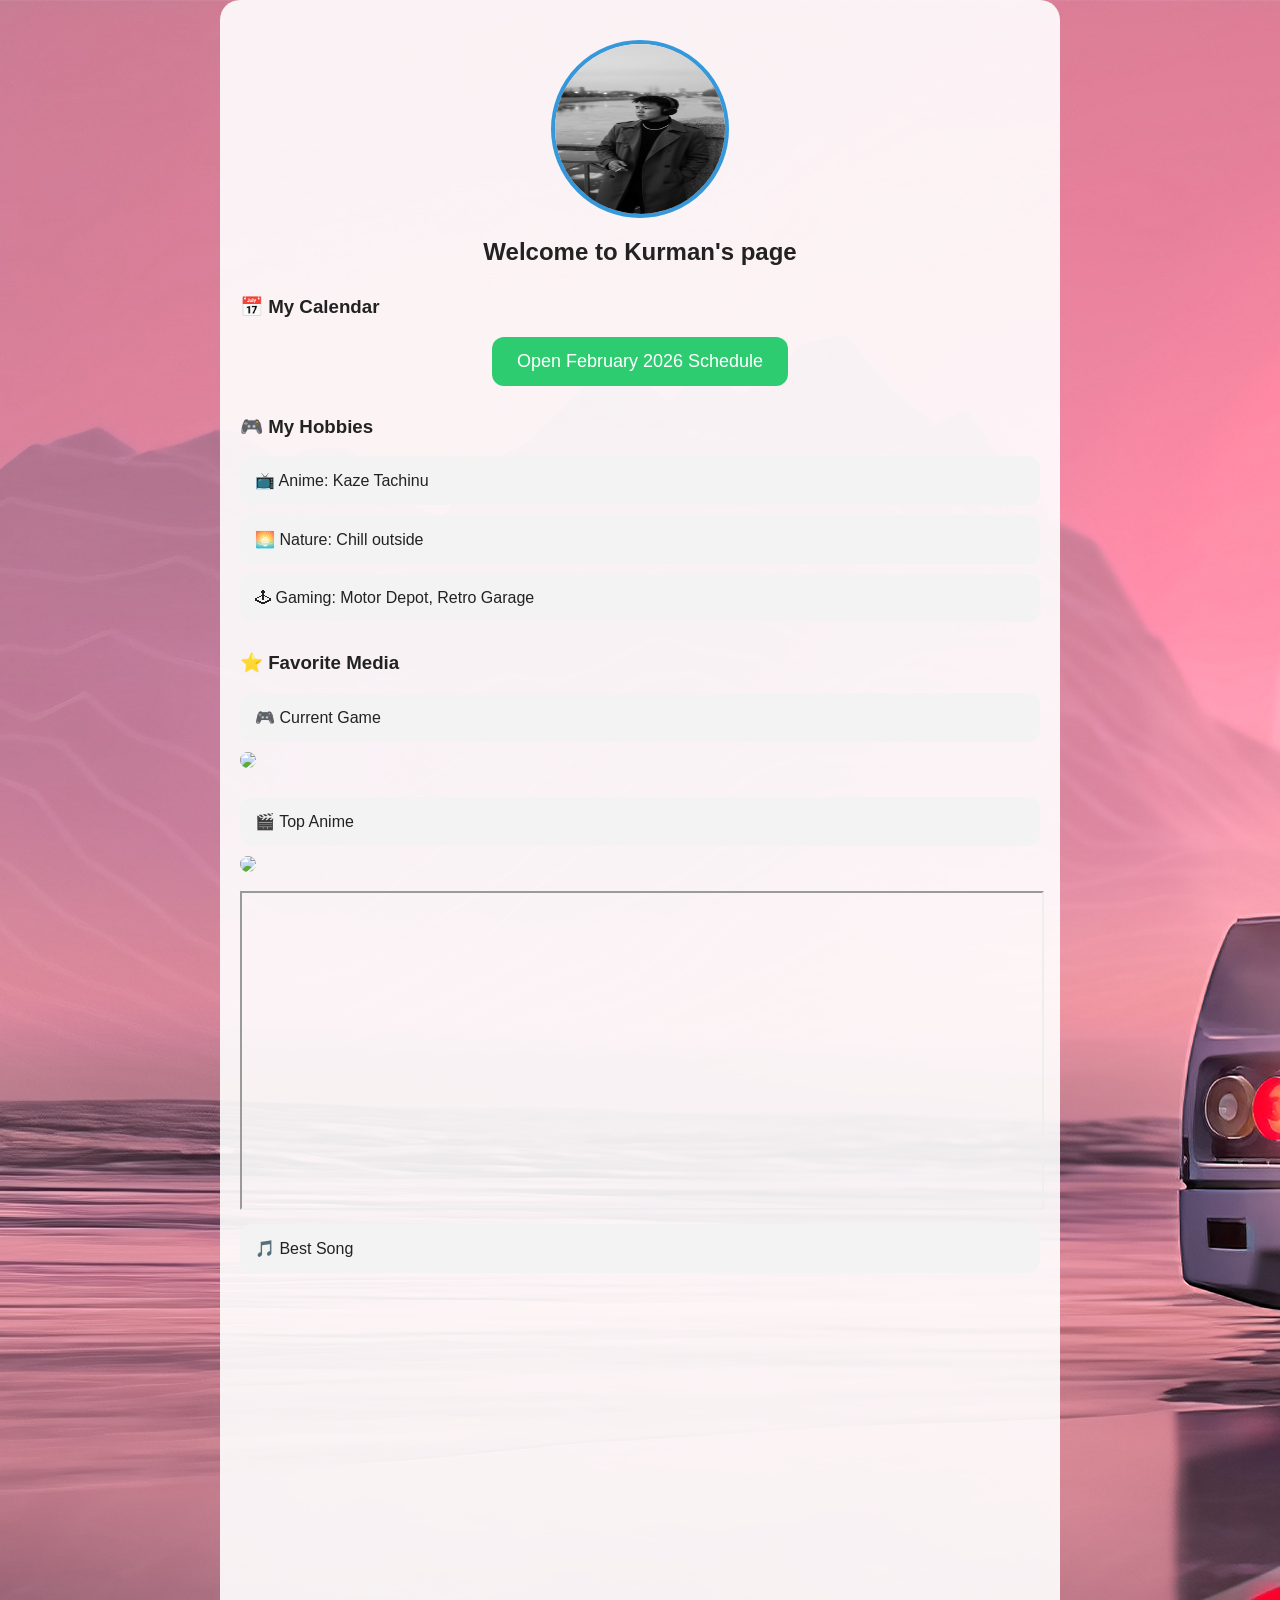
==== index.html @ 5ea2e5b5 "Update index.html" ====
<!doctype html>
<html lang="ru">
  <head>
    <meta charset="UTF-8" />
    <meta name="viewport" content="width=device-width, initial-scale=1.0" />
    <title>My Page</title>
    <link rel="stylesheet" href="style.css" />
  </head>
  <body>
    <div class="container">
      <img src="me.png" class="avatar" />

      <h2>Welcome to Kurman's page</h2>

      <section>
        <h3>📅 My Calendar</h3>
        <button onclick="openCalendar()">Open February 2026 Schedule</button>
      </section>

      <section>
        <h3>🎮 My Hobbies</h3>
        <div class="box">📺 Anime: Kaze Tachinu</div>
        <div class="box">🌅 Nature: Chill outside</div>
        <div class="box">🕹 Gaming: Motor Depot, Retro Garage</div>
      </section>

      <section>
        <h3>⭐ Favorite Media</h3>

        <div class="box">🎮 Current Game</div>
        <img src="img/game.jpg" class="media" />

        <div class="box">🎬 Top Anime</div>
        <img src="img/anime.jpg" class="media" />
        <iframe
          width="100%"
          height="315"
          <a href="https://yummyanime.tv/8479-mf-prizrak-3-sezon-h1.html"></a>
          frameborder="0"
          allowfullscreen
        >
        </iframe>

        <div class="box">🎵 Best Song</div>

        <iframe
          width="100%"
          height="315"
          src="https://www.youtube.com/embed/bQt_5rnzziI"
          frameborder="0"
          allowfullscreen
        >
        </iframe>
      </section>
    </div>

    <script src="script.js"></script>
  </body>
</html>
---- style.css ----
body {
  margin: 0;
  font-family: Arial;
  background-image: url("bg.jpeg");
  color: #222;
}

.container {
  max-width: 800px;
  margin: auto;
  padding: 20px;
  background: rgba(255, 255, 255, 0.9);
  border-radius: 20px;
}

h1,
h2 {
  text-align: center;
}

.avatar {
  width: 170px;
  height: 170px;
  border-radius: 50%;
  display: block;
  margin: 20px auto;
  border: 4px solid #3498db;
}

section {
  margin-top: 30px;
}

button {
  display: block;
  margin: auto;
  padding: 14px 25px;
  border: none;
  border-radius: 12px;
  background: #2ecc71;
  color: white;
  font-size: 18px;
  cursor: pointer;
}

.box {
  background: #f3f3f3;
  padding: 15px;
  border-radius: 12px;
  margin: 10px 0;
}

.media {
  width: 100%;
  border-radius: 14px;
  margin-bottom: 15px;
}
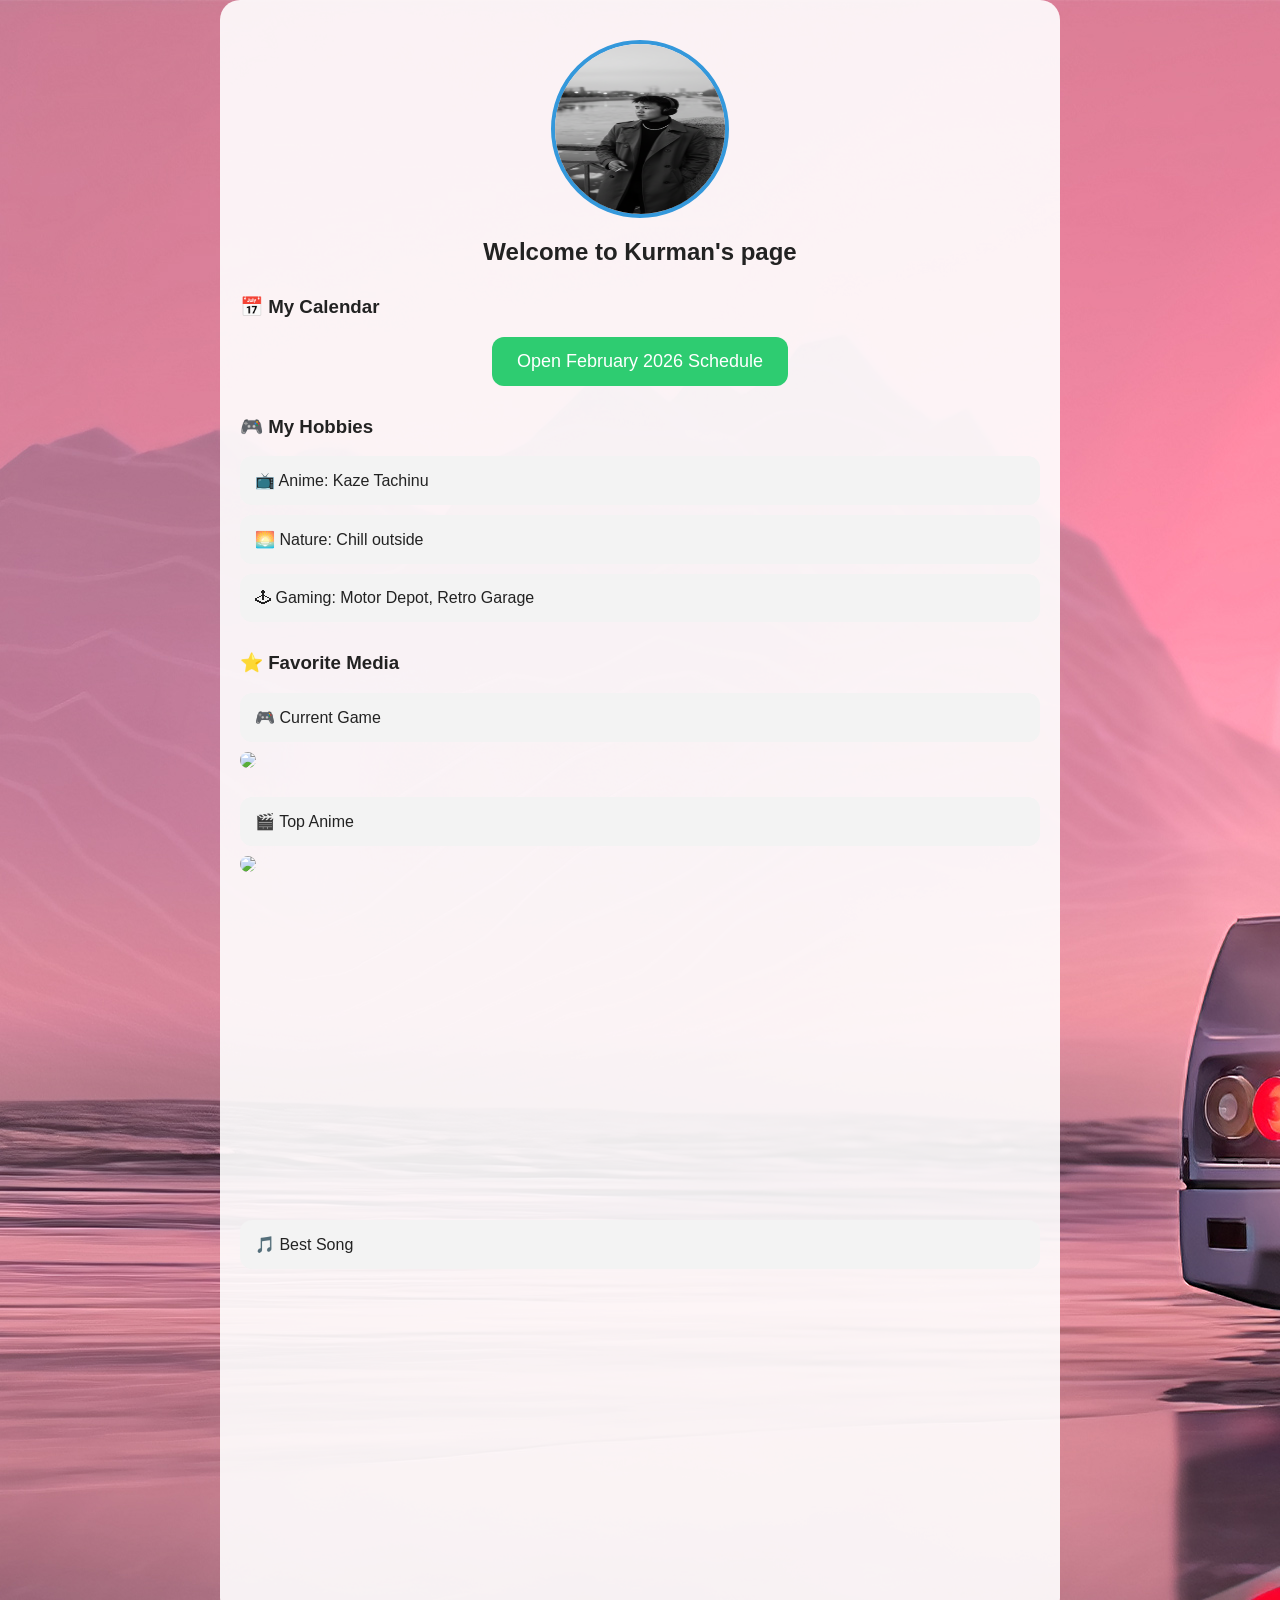
==== commit 4c8bf0db: "Update index.html" ====
--- a/index.html
+++ b/index.html
@@ -35,7 +35,7 @@
         <iframe
           width="100%"
           height="315"
-          <a href="https://yummyanime.tv/8479-mf-prizrak-3-sezon-h1.html"></a>
+          src="https://yummyanime.tv/8479-mf-prizrak-3-sezon-h1.html"
           frameborder="0"
           allowfullscreen
         >
@@ -63,3 +63,5 @@
 
 
 
+
+
